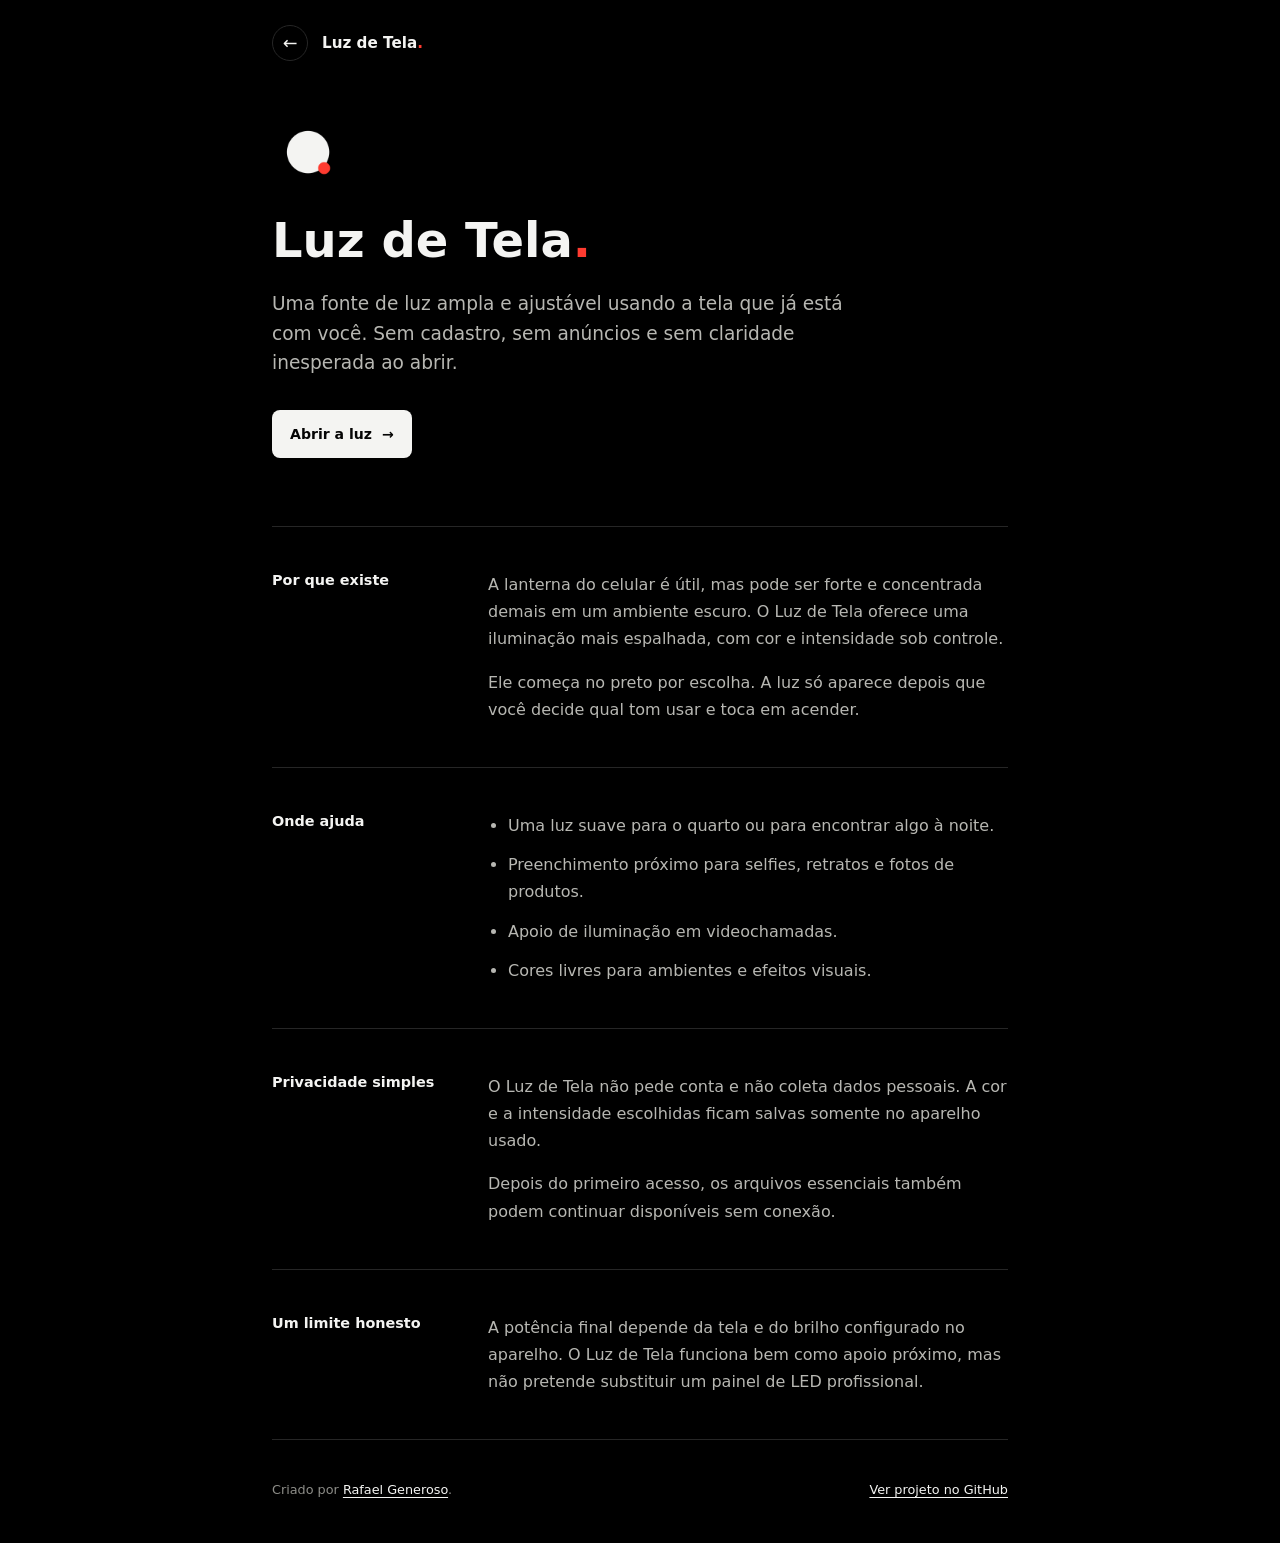
==== sobre/index.html @ d1511a78 "Adiciona temporizador e pagina Sobre" ====
<!doctype html>
<html lang="pt-BR">
  <head>
    <meta charset="utf-8" />
    <meta name="viewport" content="width=device-width, initial-scale=1, viewport-fit=cover" />
    <meta
      name="description"
      content="Conheça o Luz de Tela, uma luz branca, vermelha ou RGB gratuita para usar no celular, tablet ou computador."
    />
    <meta name="robots" content="index, follow" />
    <meta name="theme-color" content="#000000" />
    <link rel="canonical" href="https://generosorafa.github.io/luz-de-tela/sobre/" />
    <meta property="og:type" content="website" />
    <meta property="og:locale" content="pt_BR" />
    <meta property="og:site_name" content="Luz de Tela" />
    <meta property="og:url" content="https://generosorafa.github.io/luz-de-tela/sobre/" />
    <meta property="og:title" content="Sobre o Luz de Tela" />
    <meta
      property="og:description"
      content="Uma luz simples e ajustável para o quarto, a mesa, uma chamada ou uma foto."
    />
    <meta
      property="og:image"
      content="https://generosorafa.github.io/luz-de-tela/og.png"
    />
    <meta property="og:image:width" content="1536" />
    <meta property="og:image:height" content="1024" />
    <meta
      property="og:image:alt"
      content="Luz de Tela. Uma luz simples, quando precisar."
    />
    <meta name="twitter:card" content="summary_large_image" />
    <meta name="twitter:title" content="Sobre o Luz de Tela" />
    <meta
      name="twitter:description"
      content="Uma luz simples e ajustável para o quarto, a mesa, uma chamada ou uma foto."
    />
    <meta
      name="twitter:image"
      content="https://generosorafa.github.io/luz-de-tela/og.png"
    />
    <title>Sobre o Luz de Tela</title>
    <link rel="manifest" href="../manifest.webmanifest?v=5" />
    <link rel="icon" href="../icons/icon-192.png" />
    <link rel="apple-touch-icon" href="../icons/apple-touch-icon.png" />
    <link rel="stylesheet" href="../styles.css?v=5" />
    <script type="application/ld+json">
      {
        "@context": "https://schema.org",
        "@type": "AboutPage",
        "name": "Sobre o Luz de Tela",
        "url": "https://generosorafa.github.io/luz-de-tela/sobre/",
        "inLanguage": "pt-BR",
        "mainEntity": {
          "@type": "WebApplication",
          "name": "Luz de Tela",
          "url": "https://generosorafa.github.io/luz-de-tela/",
          "applicationCategory": "UtilitiesApplication",
          "operatingSystem": "Any",
          "isAccessibleForFree": true
        }
      }
    </script>
  </head>
  <body class="about-page">
    <div class="about-shell">
      <header class="about-topbar">
        <a class="back-link" href="../" aria-label="Voltar para o Luz de Tela" title="Voltar">
          <span aria-hidden="true">←</span>
        </a>
        <a class="brand-link" href="../">Luz de Tela<span aria-hidden="true">.</span></a>
      </header>

      <main class="about-main">
        <section class="about-intro" aria-labelledby="aboutTitle">
          <img
            class="about-icon"
            src="../icons/icon-192.png"
            width="72"
            height="72"
            alt=""
          />
          <h1 id="aboutTitle">Luz de Tela<span aria-hidden="true">.</span></h1>
          <p>
            Uma fonte de luz ampla e ajustável usando a tela que já está com você. Sem
            cadastro, sem anúncios e sem claridade inesperada ao abrir.
          </p>
          <a class="about-primary" href="../">Abrir a luz <span aria-hidden="true">→</span></a>
        </section>

        <section class="about-section">
          <h2>Por que existe</h2>
          <div>
            <p>
              A lanterna do celular é útil, mas pode ser forte e concentrada demais em um
              ambiente escuro. O Luz de Tela oferece uma iluminação mais espalhada, com cor e
              intensidade sob controle.
            </p>
            <p>
              Ele começa no preto por escolha. A luz só aparece depois que você decide qual
              tom usar e toca em acender.
            </p>
          </div>
        </section>

        <section class="about-section">
          <h2>Onde ajuda</h2>
          <ul class="about-list">
            <li>Uma luz suave para o quarto ou para encontrar algo à noite.</li>
            <li>Preenchimento próximo para selfies, retratos e fotos de produtos.</li>
            <li>Apoio de iluminação em videochamadas.</li>
            <li>Cores livres para ambientes e efeitos visuais.</li>
          </ul>
        </section>

        <section class="about-section">
          <h2>Privacidade simples</h2>
          <div>
            <p>
              O Luz de Tela não pede conta e não coleta dados pessoais. A cor e a intensidade
              escolhidas ficam salvas somente no aparelho usado.
            </p>
            <p>
              Depois do primeiro acesso, os arquivos essenciais também podem continuar
              disponíveis sem conexão.
            </p>
          </div>
        </section>

        <section class="about-section">
          <h2>Um limite honesto</h2>
          <div>
            <p>
              A potência final depende da tela e do brilho configurado no aparelho. O Luz de
              Tela funciona bem como apoio próximo, mas não pretende substituir um painel de
              LED profissional.
            </p>
          </div>
        </section>
      </main>

      <footer class="about-footer">
        <p>
          Criado por
          <a href="https://github.com/generosorafa" rel="author">Rafael Generoso</a>.
        </p>
        <a href="https://github.com/generosorafa/luz-de-tela">Ver projeto no GitHub</a>
      </footer>
    </div>
  </body>
</html>
---- styles.css ----
:root {
  color-scheme: dark;
  --background: #000000;
  --surface: #111111;
  --text: #f4f4f2;
  --muted: #8d8d88;
  --line: #262626;
  --accent: #ff3b30;
  --active-light: rgb(89, 21, 17);
  --stage-ink: #ffffff;
}

* {
  box-sizing: border-box;
}

html,
body {
  min-height: 100%;
}

body {
  margin: 0;
  background: var(--background);
  color: var(--text);
  font-family: ui-rounded, "SF Pro Rounded", "Segoe UI", system-ui, -apple-system, sans-serif;
  letter-spacing: 0;
}

button,
input,
dialog {
  font: inherit;
}

button,
label {
  -webkit-tap-highlight-color: transparent;
}

.app-shell,
.controls-screen {
  min-height: 100vh;
  min-height: 100svh;
}

.controls-screen {
  width: min(100%, 560px);
  margin: 0 auto;
  display: flex;
  flex-direction: column;
  padding: max(22px, env(safe-area-inset-top)) max(20px, env(safe-area-inset-right))
    max(24px, env(safe-area-inset-bottom)) max(20px, env(safe-area-inset-left));
}

.topbar {
  min-height: 42px;
  display: flex;
  align-items: center;
  justify-content: space-between;
  gap: 20px;
}

.topbar-actions {
  display: flex;
  align-items: center;
  gap: 8px;
}

h1 {
  margin: 0;
  font-size: 1.06rem;
  font-weight: 680;
  line-height: 1;
}

h1 span {
  color: var(--accent);
}

.install-button {
  min-height: 36px;
  border: 1px solid var(--line);
  border-radius: 7px;
  padding: 0 12px;
  color: var(--text);
  background: transparent;
  cursor: pointer;
  font-size: 0.82rem;
  font-weight: 650;
}

.about-link,
.back-link {
  width: 36px;
  height: 36px;
  flex: 0 0 auto;
  display: inline-flex;
  align-items: center;
  justify-content: center;
  border: 1px solid var(--line);
  border-radius: 50%;
  color: var(--muted);
  text-decoration: none;
}

.about-link span {
  font-family: Georgia, serif;
  font-size: 0.95rem;
  font-weight: 700;
  line-height: 1;
}

.install-dialog {
  width: min(calc(100% - 32px), 420px);
  margin: auto auto max(16px, env(safe-area-inset-bottom));
  border: 1px solid var(--line);
  border-radius: 8px;
  padding: 0;
  color: var(--text);
  background: var(--surface);
}

.install-dialog::backdrop {
  background: rgba(0, 0, 0, 0.76);
}

.install-dialog-content {
  padding: 20px;
}

.install-dialog-header {
  display: flex;
  align-items: center;
  justify-content: space-between;
  gap: 20px;
}

.install-dialog h2 {
  margin: 0;
  font-size: 1rem;
}

.install-dialog p {
  margin: 18px 0;
  color: #b7b7b2;
  font-size: 0.9rem;
  line-height: 1.5;
}

.install-close {
  width: 36px;
  height: 36px;
  flex: 0 0 auto;
  border: 0;
  border-radius: 50%;
  color: var(--muted);
  background: transparent;
  cursor: pointer;
  font-size: 1.45rem;
  line-height: 1;
}

.dialog-action {
  width: 100%;
  min-height: 48px;
  border: 0;
  border-radius: 8px;
  color: #050505;
  background: var(--text);
  cursor: pointer;
  font-weight: 720;
}

.tool {
  flex: 1;
  display: flex;
  flex-direction: column;
  justify-content: center;
  padding: 42px 0 26px;
}

.tagline {
  max-width: 370px;
  margin: 0 0 44px;
  color: var(--text);
  font-size: clamp(1.65rem, 7vw, 2.35rem);
  font-weight: 560;
  line-height: 1.14;
}

.tone-fieldset {
  min-width: 0;
  margin: 0;
  padding: 0;
  border: 0;
}

.tone-fieldset legend,
.intensity-control label {
  margin: 0 0 15px;
  padding: 0;
  color: var(--muted);
  font-size: 0.78rem;
  font-weight: 650;
}

.tone-picker {
  display: grid;
  grid-template-columns: repeat(5, minmax(0, 1fr));
  gap: 8px;
}

.tone-option {
  position: relative;
  min-width: 0;
  min-height: 78px;
  display: flex;
  flex-direction: column;
  align-items: center;
  justify-content: flex-start;
  gap: 10px;
  border: 0;
  padding: 0;
  color: var(--muted);
  background: transparent;
  cursor: pointer;
  font-size: 0.7rem;
  line-height: 1;
  white-space: nowrap;
}

.tone-swatch {
  width: 48px;
  height: 48px;
  display: block;
  border: 1px solid rgba(255, 255, 255, 0.2);
  border-radius: 50%;
  transition: transform 160ms ease, box-shadow 160ms ease;
}

.tone-option:hover .tone-swatch {
  transform: translateY(-2px);
}

.tone-option.selected,
.custom-tone.selected {
  color: var(--text);
}

.tone-option.selected .tone-swatch,
.custom-tone.selected .tone-swatch {
  box-shadow: 0 0 0 3px var(--background), 0 0 0 5px var(--text);
}

.red {
  background: #ff3b30;
}

.ice {
  background: #edf5ff;
}

.natural {
  background: #fffdf7;
}

.warm {
  background: #ffdca8;
}

.custom-swatch {
  background: #66d9c7;
}

.custom-tone input {
  position: absolute;
  width: 48px;
  height: 48px;
  inset: 0 auto auto 50%;
  transform: translateX(-50%);
  opacity: 0;
  cursor: pointer;
}

.intensity-control {
  position: relative;
  display: grid;
  grid-template-columns: 1fr auto;
  align-items: center;
  margin-top: 34px;
}

.timer-fieldset {
  min-width: 0;
  margin: 22px 0 0;
  padding: 0;
  border: 0;
}

.timer-fieldset legend {
  margin: 0 0 10px;
  padding: 0;
  color: var(--muted);
  font-size: 0.78rem;
  font-weight: 650;
}

.timer-options {
  display: grid;
  grid-template-columns: repeat(4, minmax(0, 1fr));
  overflow: hidden;
  border: 1px solid var(--line);
  border-radius: 7px;
  background: var(--surface);
}

.timer-option {
  min-width: 0;
  min-height: 40px;
  border: 0;
  border-left: 1px solid var(--line);
  padding: 0 8px;
  color: var(--muted);
  background: transparent;
  cursor: pointer;
  font-size: 0.72rem;
  font-weight: 650;
  white-space: nowrap;
}

.timer-option:first-child {
  border-left: 0;
}

.timer-option.selected {
  color: #050505;
  background: var(--text);
}

.timer-options .timer-option:focus-visible {
  outline-offset: -3px;
}

.intensity-control label {
  margin: 0;
}

.intensity-control output {
  min-width: 44px;
  color: var(--text);
  font-size: 0.78rem;
  font-variant-numeric: tabular-nums;
  text-align: right;
}

.range {
  grid-column: 1 / -1;
  width: 100%;
  height: 28px;
  margin: 9px 0 0;
  appearance: none;
  background: transparent;
  cursor: pointer;
}

.range::-webkit-slider-runnable-track {
  height: 4px;
  border-radius: 2px;
  background: linear-gradient(
    90deg,
    var(--accent) var(--range-progress, 35%),
    #292929 var(--range-progress, 35%)
  );
}

.range::-moz-range-track {
  height: 4px;
  border-radius: 2px;
  background: #292929;
}

.range::-moz-range-progress {
  height: 4px;
  border-radius: 2px;
  background: var(--accent);
}

.range::-webkit-slider-thumb {
  width: 22px;
  height: 22px;
  margin-top: -9px;
  appearance: none;
  border: 0;
  border-radius: 50%;
  background: var(--accent);
  box-shadow: 0 0 0 4px var(--background);
}

.range::-moz-range-thumb {
  width: 22px;
  height: 22px;
  border: 0;
  border-radius: 50%;
  background: var(--accent);
  box-shadow: 0 0 0 4px var(--background);
}

.primary-action {
  width: 100%;
  min-height: 62px;
  display: flex;
  align-items: center;
  justify-content: center;
  gap: 11px;
  margin-top: 28px;
  border: 0;
  border-radius: 8px;
  color: #050505;
  background: #f4f4f2;
  cursor: pointer;
  font-size: 0.98rem;
  font-weight: 720;
}

.primary-action:active {
  transform: translateY(1px);
}

.power-symbol {
  position: relative;
  width: 18px;
  height: 18px;
  display: inline-block;
  border: 2px solid currentColor;
  border-top-color: transparent;
  border-radius: 50%;
}

.power-symbol::before {
  content: "";
  position: absolute;
  width: 2px;
  height: 9px;
  left: 6px;
  top: -3px;
  border-radius: 2px;
  background: currentColor;
}

.selection-summary {
  min-height: 18px;
  margin: 12px 0 0;
  color: var(--muted);
  font-size: 0.75rem;
  text-align: center;
}

.tone-option:focus-visible .tone-swatch,
.about-link:focus-visible,
.back-link:focus-visible,
.brand-link:focus-visible,
.about-primary:focus-visible,
.about-footer a:focus-visible,
.timer-option:focus-visible,
.install-button:focus-visible,
.install-close:focus-visible,
.dialog-action:focus-visible,
.primary-action:focus-visible,
.range:focus-visible,
.light-stage:focus-visible {
  outline: 2px solid #ffffff;
  outline-offset: 4px;
}

.sr-only {
  position: absolute;
  width: 1px;
  height: 1px;
  overflow: hidden;
  clip: rect(0, 0, 0, 0);
  clip-path: inset(50%);
  white-space: nowrap;
}

.light-stage {
  position: fixed;
  inset: 0;
  z-index: 10;
  display: none;
  align-items: flex-end;
  justify-content: center;
  padding: 24px 20px max(28px, env(safe-area-inset-bottom));
  background: var(--active-light);
  cursor: pointer;
  touch-action: none;
  user-select: none;
}

.light-stage.active {
  display: flex;
}

.stage-feedback {
  position: absolute;
  inset: 50% auto auto 50%;
  display: grid;
  gap: 2px;
  transform: translate(-50%, -50%);
  color: var(--stage-ink);
  opacity: 0;
  pointer-events: none;
  text-align: center;
  transition: opacity 140ms ease;
}

.stage-feedback.visible {
  opacity: 0.72;
}

.stage-feedback strong {
  font-size: 1.85rem;
  font-variant-numeric: tabular-nums;
  line-height: 1;
}

.stage-feedback span {
  font-size: 0.7rem;
  font-weight: 650;
}

.tap-hint {
  display: flex;
  align-items: center;
  gap: 8px;
  color: var(--stage-ink);
  font-size: 0.74rem;
  font-weight: 650;
  text-align: center;
  opacity: 0;
  animation: hint-fade 2.5s ease forwards;
}

.tap-hint > span[aria-hidden="true"] {
  width: 7px;
  height: 7px;
  flex: 0 0 auto;
  border: 1px solid currentColor;
  border-radius: 50%;
}

.stage-timer {
  padding-right: 2px;
  font-variant-numeric: tabular-nums;
}

.about-page {
  min-height: 100%;
  background: #000000;
}

.about-shell {
  width: min(100%, 780px);
  min-height: 100vh;
  min-height: 100svh;
  margin: 0 auto;
  padding: max(22px, env(safe-area-inset-top)) max(22px, env(safe-area-inset-right))
    max(28px, env(safe-area-inset-bottom)) max(22px, env(safe-area-inset-left));
}

.about-topbar {
  min-height: 42px;
  display: flex;
  align-items: center;
  gap: 14px;
}

.back-link {
  color: var(--text);
  font-size: 1.1rem;
}

.brand-link {
  color: var(--text);
  font-size: 0.95rem;
  font-weight: 680;
  text-decoration: none;
}

.brand-link span,
.about-intro h1 span {
  color: #ff3b30;
}

.about-main {
  padding-top: 52px;
}

.about-intro {
  padding: 0 0 68px;
}

.about-icon {
  width: 72px;
  height: 72px;
  display: block;
  margin-bottom: 28px;
  border-radius: 8px;
}

.about-intro h1 {
  max-width: 620px;
  margin: 0;
  font-size: 3rem;
  font-weight: 650;
  line-height: 1.02;
}

.about-intro > p {
  max-width: 610px;
  margin: 24px 0 0;
  color: #b7b7b2;
  font-size: 1.16rem;
  line-height: 1.6;
}

.about-primary {
  min-height: 48px;
  display: inline-flex;
  align-items: center;
  gap: 10px;
  margin-top: 32px;
  border-radius: 8px;
  padding: 0 18px;
  color: #050505;
  background: var(--text);
  font-size: 0.88rem;
  font-weight: 720;
  text-decoration: none;
}

.about-section {
  display: grid;
  grid-template-columns: 170px minmax(0, 1fr);
  gap: 46px;
  padding: 44px 0;
  border-top: 1px solid var(--line);
}

.about-section h2 {
  margin: 0;
  color: var(--text);
  font-size: 0.9rem;
  font-weight: 680;
  line-height: 1.35;
}

.about-section p,
.about-list {
  margin: 0;
  color: #b7b7b2;
  font-size: 1rem;
  line-height: 1.7;
}

.about-section p + p {
  margin-top: 16px;
}

.about-list {
  display: grid;
  gap: 12px;
  padding-left: 20px;
}

.about-footer {
  display: flex;
  align-items: center;
  justify-content: space-between;
  gap: 24px;
  padding: 42px 0 18px;
  border-top: 1px solid var(--line);
  color: var(--muted);
  font-size: 0.8rem;
}

.about-footer p {
  margin: 0;
}

.about-footer a {
  color: var(--text);
  text-underline-offset: 3px;
}

@keyframes hint-fade {
  0%,
  20% {
    opacity: 0.7;
  }

  100% {
    opacity: 0;
  }
}

@media (min-width: 700px) {
  .controls-screen {
    padding-left: 30px;
    padding-right: 30px;
  }

  .tool {
    padding-top: 70px;
    padding-bottom: 70px;
  }

  .tone-swatch,
  .custom-tone input {
    width: 54px;
    height: 54px;
  }

  .install-dialog {
    margin: auto;
  }
}

@media (max-height: 670px) {
  .tool {
    justify-content: flex-start;
    padding-top: 26px;
  }

  .tagline {
    margin-bottom: 30px;
  }

  .intensity-control {
    margin-top: 24px;
  }

  .timer-fieldset {
    margin-top: 18px;
  }

  .primary-action {
    margin-top: 22px;
  }
}

@media (max-width: 620px) {
  .about-main {
    padding-top: 42px;
  }

  .about-intro {
    padding-bottom: 54px;
  }

  .about-intro h1 {
    font-size: 2.35rem;
  }

  .about-intro > p {
    font-size: 1rem;
  }

  .about-section {
    grid-template-columns: 1fr;
    gap: 18px;
    padding: 34px 0;
  }

  .about-footer {
    align-items: flex-start;
    flex-direction: column;
    gap: 12px;
  }
}

@media (prefers-reduced-motion: reduce) {
  *,
  *::before,
  *::after {
    animation-duration: 0.001ms !important;
    animation-iteration-count: 1 !important;
    scroll-behavior: auto !important;
  }
}
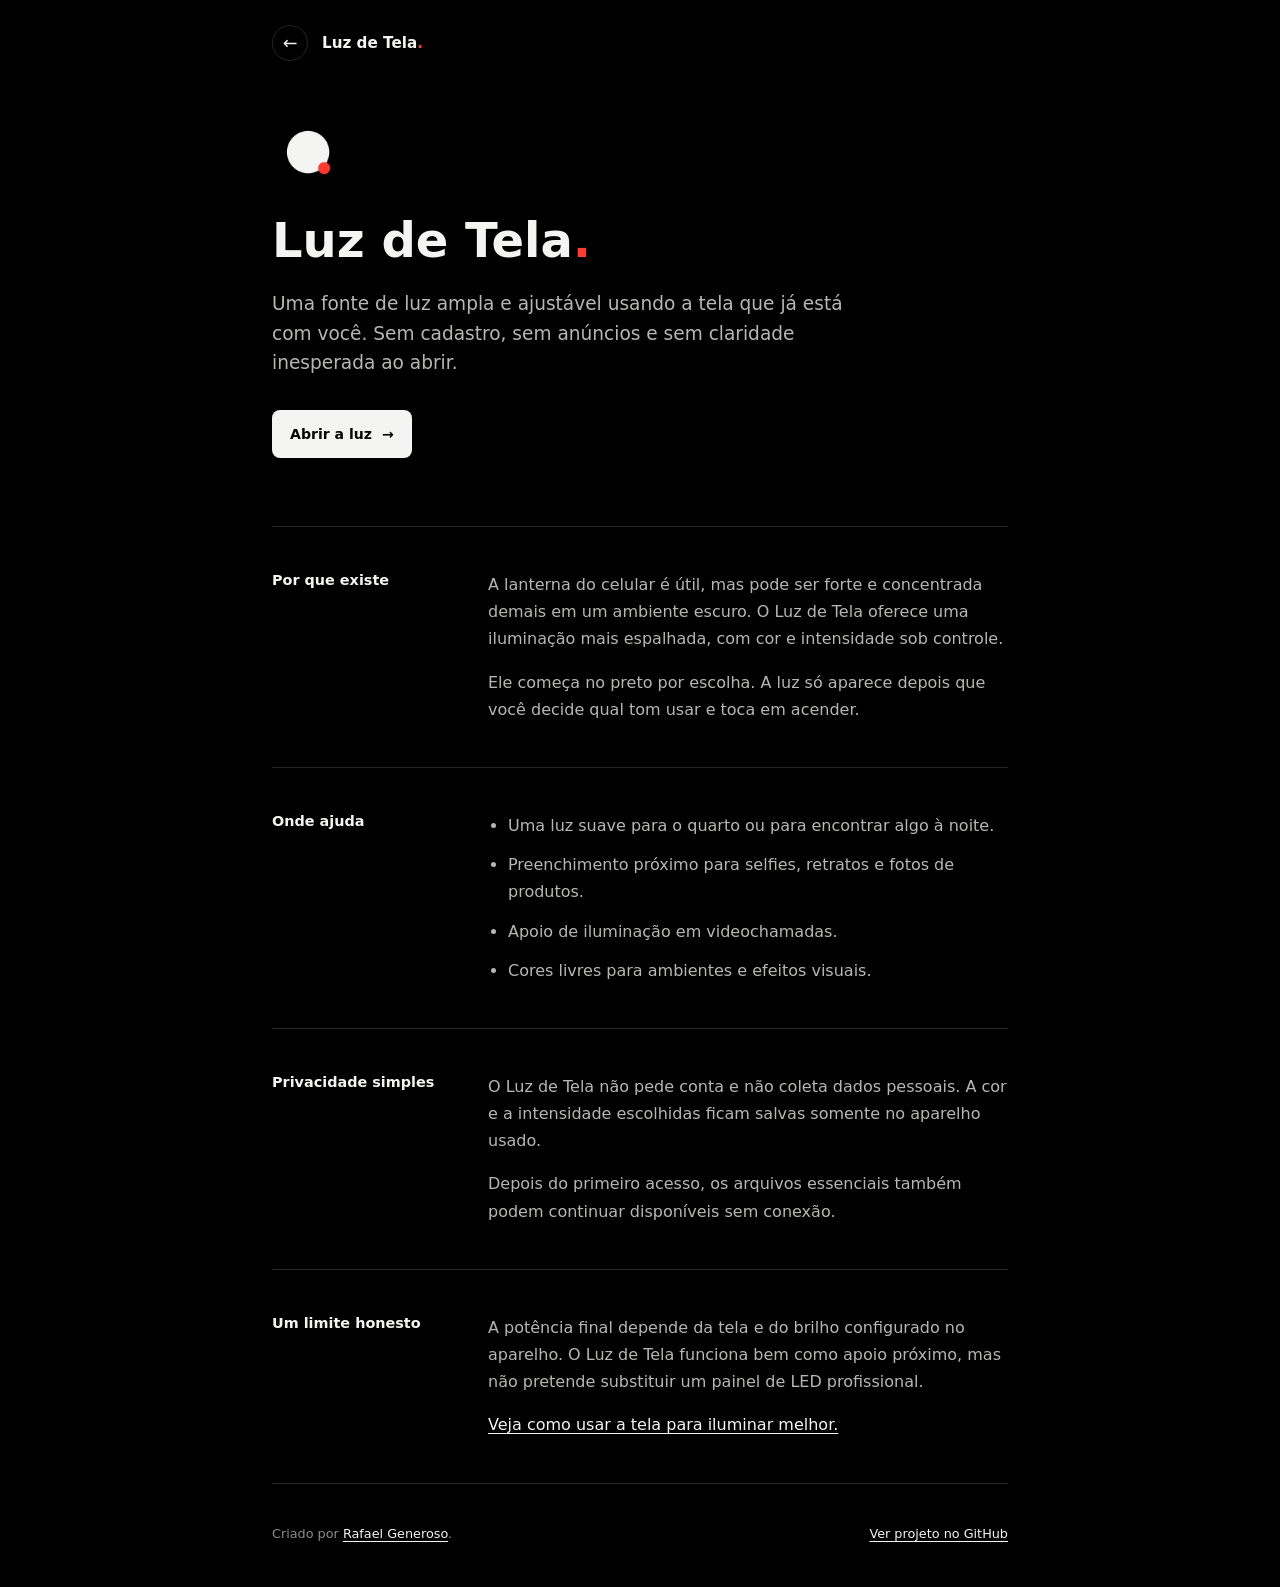
==== commit 07606600: "Adiciona guia pratico para descoberta em buscas" ====
--- a/sobre/index.html
+++ b/sobre/index.html
@@ -40,10 +40,10 @@
       content="https://generosorafa.github.io/luz-de-tela/og.png"
     />
     <title>Sobre o Luz de Tela</title>
-    <link rel="manifest" href="../manifest.webmanifest?v=5" />
+    <link rel="manifest" href="../manifest.webmanifest?v=6" />
     <link rel="icon" href="../icons/icon-192.png" />
     <link rel="apple-touch-icon" href="../icons/apple-touch-icon.png" />
-    <link rel="stylesheet" href="../styles.css?v=5" />
+    <link rel="stylesheet" href="../styles.css?v=7" />
     <script type="application/ld+json">
       {
         "@context": "https://schema.org",
@@ -135,6 +135,7 @@
               Tela funciona bem como apoio próximo, mas não pretende substituir um painel de
               LED profissional.
             </p>
+            <p><a href="../guia/">Veja como usar a tela para iluminar melhor.</a></p>
           </div>
         </section>
       </main>
--- a/styles.css
+++ b/styles.css
@@ -456,12 +456,23 @@
   text-align: center;
 }
 
+.guide-link {
+  align-self: center;
+  margin-top: 16px;
+  color: #b7b7b2;
+  font-size: 0.78rem;
+  text-decoration: underline;
+  text-underline-offset: 3px;
+}
+
 .tone-option:focus-visible .tone-swatch,
 .about-link:focus-visible,
 .back-link:focus-visible,
 .brand-link:focus-visible,
 .about-primary:focus-visible,
 .about-footer a:focus-visible,
+.guide-link:focus-visible,
+.about-section a:focus-visible,
 .timer-option:focus-visible,
 .install-button:focus-visible,
 .install-close:focus-visible,
@@ -667,6 +678,47 @@
   margin-top: 16px;
 }
 
+.about-section a {
+  color: var(--text);
+  text-underline-offset: 3px;
+}
+
+.guide-main {
+  padding-top: 64px;
+}
+
+.guide-intro {
+  padding-bottom: 56px;
+}
+
+.guide-intro h1 {
+  max-width: 620px;
+  font-size: 2.35rem;
+  line-height: 1.12;
+}
+
+.guide-intro > p {
+  max-width: 610px;
+  margin: 24px 0 0;
+  color: #b7b7b2;
+  font-size: 1.04rem;
+  line-height: 1.65;
+}
+
+.guide-steps {
+  display: grid;
+  gap: 14px;
+  margin: 0;
+  padding-left: 22px;
+  color: #b7b7b2;
+  font-size: 1rem;
+  line-height: 1.7;
+}
+
+.guide-steps li::marker {
+  color: var(--text);
+}
+
 .about-list {
   display: grid;
   gap: 12px;
@@ -750,6 +802,14 @@
 }
 
 @media (max-width: 620px) {
+  .guide-main {
+    padding-top: 48px;
+  }
+
+  .guide-intro h1 {
+    font-size: 1.9rem;
+  }
+
   .about-main {
     padding-top: 42px;
   }
